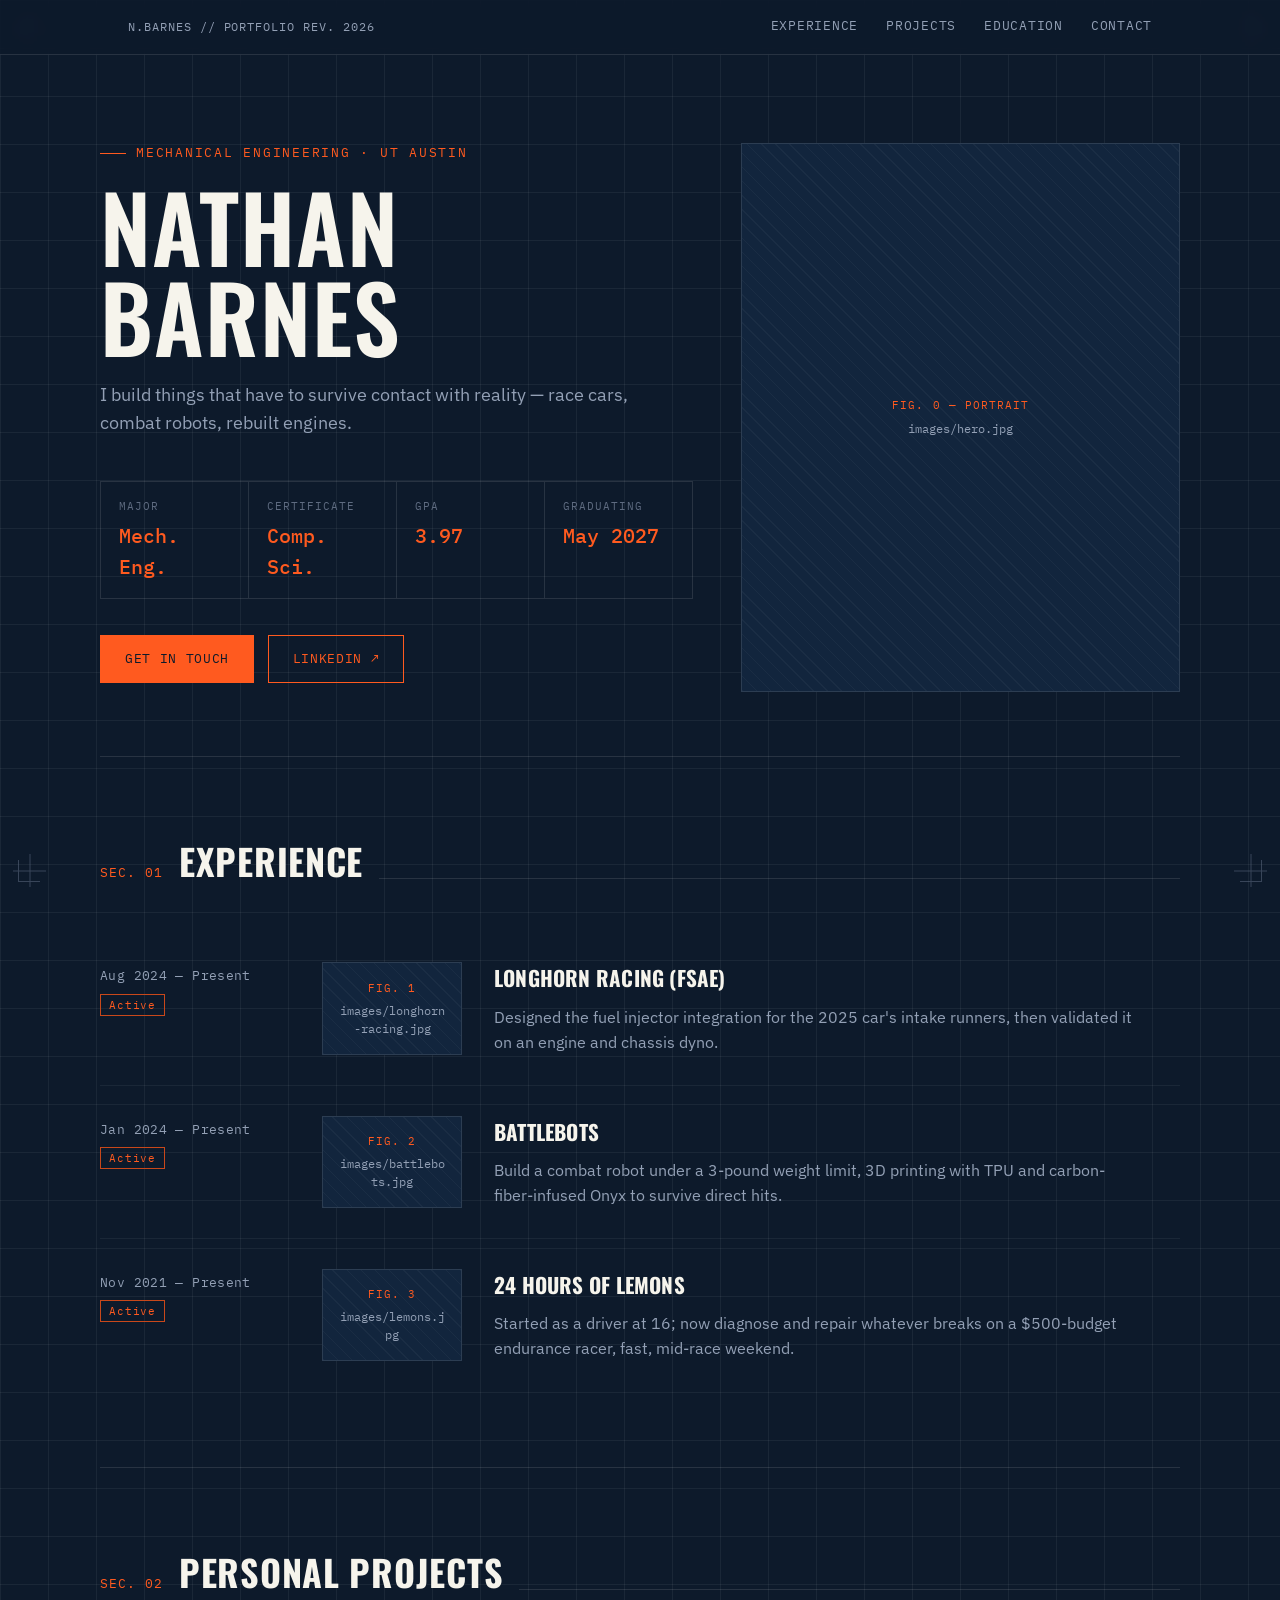
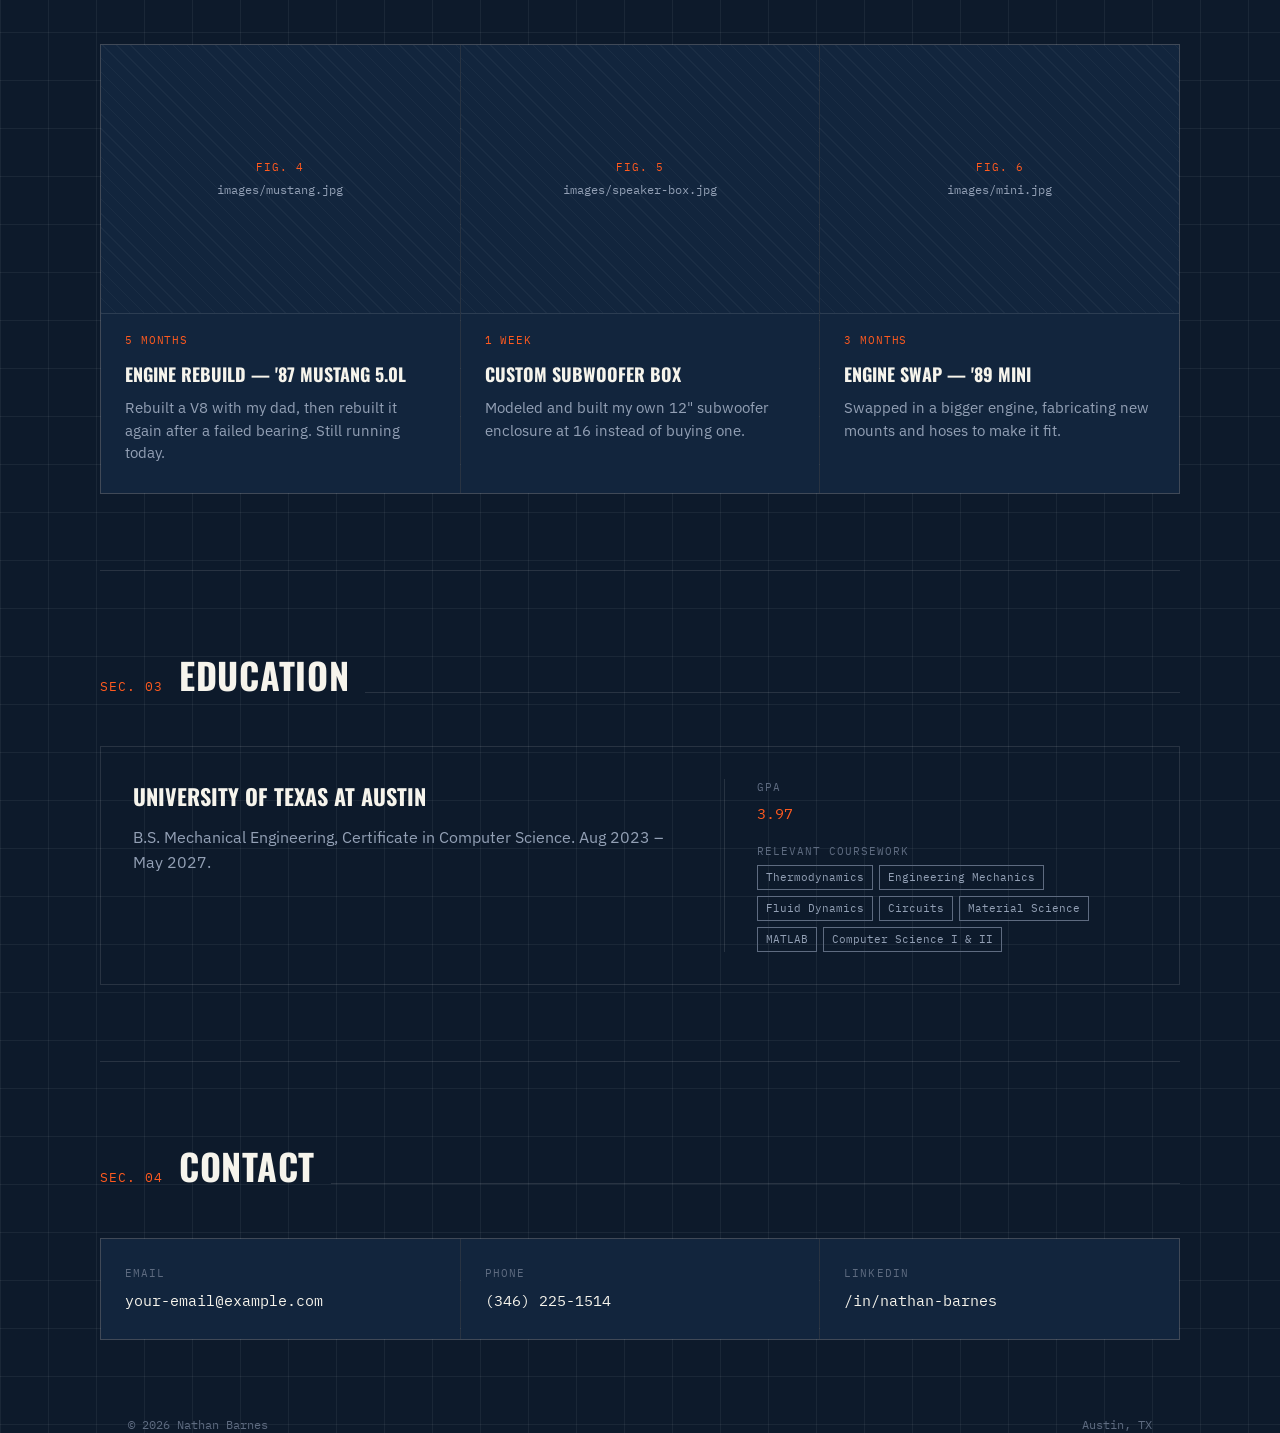
==== index (1).html @ 32fbf40f "Add files via upload" ====
<!DOCTYPE html>
<html lang="en">
<head>
<meta charset="UTF-8">
<meta name="viewport" content="width=device-width, initial-scale=1.0">
<title>Nathan Barnes — Mechanical Engineering</title>
<meta name="description" content="Nathan Barnes — Mechanical Engineering student at UT Austin. Formula SAE, BattleBots, and hands-on engine builds.">
<link rel="preconnect" href="https://fonts.googleapis.com">
<link rel="preconnect" href="https://fonts.gstatic.com" crossorigin>
<link href="https://fonts.googleapis.com/css2?family=Oswald:wght@500;600;700&family=IBM+Plex+Sans:wght@400;500&family=IBM+Plex+Mono:wght@400;500&display=swap" rel="stylesheet">

<style>
/* ============================================================
   NATHAN BARNES — PORTFOLIO
   Engineering drawing / motorsport spec-sheet aesthetic:
   blueprint grid, title-block header, dimension-line dividers,
   monospace data readouts. Everything lives in this one file.
   ============================================================ */

:root {
  --navy-deep: #0d1a2b;
  --navy-panel: #12253d;
  --navy-panel-2: #16304f;
  --grid-line: rgba(255, 255, 255, 0.055);
  --grid-line-strong: rgba(255, 255, 255, 0.11);
  --orange: #ff5a1f;
  --orange-dim: #c9481a;
  --steel: #93a0b5;
  --steel-dim: #5e6b80;
  --white: #f6f4ec;

  --font-display: "Oswald", "Arial Narrow", sans-serif;
  --font-body: "IBM Plex Sans", system-ui, sans-serif;
  --font-mono: "IBM Plex Mono", "SF Mono", monospace;

  --max-width: 1080px;
}

* { margin: 0; padding: 0; box-sizing: border-box; }
html { scroll-behavior: smooth; }

@media (prefers-reduced-motion: reduce) {
  html { scroll-behavior: auto; }
  * { animation-duration: 0.01ms !important; animation-iteration-count: 1 !important; transition-duration: 0.01ms !important; }
}

body {
  background: var(--navy-deep);
  color: var(--white);
  font-family: var(--font-body);
  font-size: 16px;
  line-height: 1.55;
  -webkit-font-smoothing: antialiased;
  background-image:
    linear-gradient(var(--grid-line) 1px, transparent 1px),
    linear-gradient(90deg, var(--grid-line) 1px, transparent 1px);
  background-size: 48px 48px;
}

a { color: inherit; text-decoration: none; }
::selection { background: var(--orange); color: var(--navy-deep); }
:focus-visible { outline: 2px solid var(--orange); outline-offset: 3px; }

.wrap { max-width: var(--max-width); margin: 0 auto; padding: 0 28px; }

/* corner registration marks */
.reg-mark { position: fixed; width: 22px; height: 22px; border: 1.5px solid var(--steel-dim); opacity: 0.55; z-index: 5; pointer-events: none; }
.reg-mark::before, .reg-mark::after { content: ""; position: absolute; background: var(--steel-dim); }
.reg-mark::before { top: 50%; left: -6px; right: -6px; height: 1px; transform: translateY(-50%); }
.reg-mark::after { left: 50%; top: -6px; bottom: -6px; width: 1px; transform: translateX(-50%); }
.reg-mark.tl { top: 18px; left: 18px; border-right: none; border-bottom: none; }
.reg-mark.tr { top: 18px; right: 18px; border-left: none; border-bottom: none; }
.reg-mark.bl { bottom: 18px; left: 18px; border-right: none; border-top: none; }
.reg-mark.br { bottom: 18px; right: 18px; border-left: none; border-top: none; }
@media (max-width: 640px) { .reg-mark { display: none; } }

/* nav */
.nav { position: sticky; top: 0; z-index: 20; background: rgba(13, 26, 43, 0.88); backdrop-filter: blur(6px); border-bottom: 1px solid var(--grid-line-strong); }
.nav-inner { display: flex; align-items: center; justify-content: space-between; padding: 16px 28px; max-width: var(--max-width); margin: 0 auto; }
.nav-id { font-family: var(--font-mono); font-size: 12px; letter-spacing: 0.08em; color: var(--steel); }
.nav-links { display: flex; gap: 28px; font-family: var(--font-mono); font-size: 12.5px; letter-spacing: 0.06em; text-transform: uppercase; }
.nav-links a { color: var(--steel); position: relative; padding-bottom: 3px; transition: color 0.15s ease; }
.nav-links a:hover, .nav-links a:focus-visible { color: var(--orange); }
.nav-links a::after { content: ""; position: absolute; left: 0; bottom: 0; width: 0; height: 1px; background: var(--orange); transition: width 0.2s ease; }
.nav-links a:hover::after { width: 100%; }
@media (max-width: 560px) { .nav-links { gap: 16px; font-size: 11px; } }

/* hero */
.hero { padding: 88px 0 64px; border-bottom: 1px solid var(--grid-line-strong); position: relative; }
.hero-eyebrow { font-family: var(--font-mono); font-size: 12.5px; letter-spacing: 0.14em; color: var(--orange); text-transform: uppercase; margin-bottom: 18px; display: flex; align-items: center; gap: 10px; }
.hero-eyebrow::before { content: ""; width: 26px; height: 1px; background: var(--orange); display: inline-block; }
.hero h1 { font-family: var(--font-display); font-weight: 600; font-size: clamp(48px, 9vw, 92px); letter-spacing: 0.01em; text-transform: uppercase; line-height: 0.98; color: var(--white); }
.hero-tagline { margin-top: 20px; max-width: 560px; font-size: 18px; color: var(--steel); }
.hero-tagline strong { color: var(--white); font-weight: 500; }

.readout { margin-top: 44px; display: grid; grid-template-columns: repeat(4, minmax(0, 1fr)); border: 1px solid var(--grid-line-strong); }
.readout-cell { padding: 16px 18px; border-right: 1px solid var(--grid-line-strong); }
.readout-cell:last-child { border-right: none; }
.readout-label { font-family: var(--font-mono); font-size: 10.5px; letter-spacing: 0.1em; color: var(--steel-dim); text-transform: uppercase; margin-bottom: 6px; }
.readout-value { font-family: var(--font-mono); font-size: 20px; color: var(--orange); font-weight: 500; }
@media (max-width: 720px) { .readout { grid-template-columns: repeat(2, minmax(0,1fr)); } .readout-cell:nth-child(2) { border-right: none; } }

.hero-actions { margin-top: 36px; display: flex; gap: 14px; flex-wrap: wrap; }
.btn { font-family: var(--font-mono); font-size: 13px; letter-spacing: 0.05em; text-transform: uppercase; padding: 13px 24px; border: 1px solid var(--orange); color: var(--orange); transition: background 0.15s ease, color 0.15s ease; display: inline-flex; align-items: center; gap: 8px; }
.btn:hover, .btn:focus-visible { background: var(--orange); color: var(--navy-deep); }
.btn.filled { background: var(--orange); color: var(--navy-deep); }
.btn.filled:hover { background: var(--white); border-color: var(--white); color: var(--navy-deep); }

/* section headers */
.section { padding: 76px 0; border-bottom: 1px solid var(--grid-line-strong); }
.section:last-of-type { border-bottom: none; }
.sec-head { display: flex; align-items: baseline; gap: 16px; margin-bottom: 44px; }
.sec-tag { font-family: var(--font-mono); font-size: 12.5px; color: var(--orange); letter-spacing: 0.08em; white-space: nowrap; }
.sec-head h2 { font-family: var(--font-display); font-size: clamp(26px, 4vw, 36px); text-transform: uppercase; letter-spacing: 0.02em; color: var(--white); white-space: nowrap; }
.sec-head .leader { flex: 1; height: 1px; background: var(--grid-line-strong); position: relative; top: 2px; }

/* experience timeline */
.log { display: flex; flex-direction: column; gap: 0; }
.log-entry { display: grid; grid-template-columns: 190px 140px 1fr; gap: 32px; padding: 30px 0; border-top: 1px solid var(--grid-line); }
.log-entry:first-child { border-top: none; }
.log-date { font-family: var(--font-mono); font-size: 12.5px; color: var(--steel); letter-spacing: 0.03em; padding-top: 4px; }
.log-date .status { display: inline-block; margin-top: 8px; color: var(--orange); border: 1px solid var(--orange-dim); padding: 2px 8px; font-size: 10.5px; letter-spacing: 0.08em; }
.log-body h3 { font-family: var(--font-display); font-size: 21px; text-transform: uppercase; letter-spacing: 0.01em; color: var(--white); margin-bottom: 10px; }
.log-body p { color: var(--steel); max-width: 640px; }
@media (max-width: 760px) { .log-entry { grid-template-columns: 1fr; gap: 10px; } }

/* projects */
.projects-grid { display: grid; grid-template-columns: repeat(3, minmax(0, 1fr)); gap: 1px; background: var(--grid-line-strong); border: 1px solid var(--grid-line-strong); }
.card { background: var(--navy-panel); padding: 28px 24px; display: flex; flex-direction: column; }
.card-duration { font-family: var(--font-mono); font-size: 11px; letter-spacing: 0.08em; color: var(--orange); text-transform: uppercase; margin-bottom: 14px; }
.card h3 { font-family: var(--font-display); font-size: 18px; text-transform: uppercase; color: var(--white); margin-bottom: 12px; line-height: 1.25; }
.card p { color: var(--steel); font-size: 14.5px; flex: 1; }
@media (max-width: 820px) { .projects-grid { grid-template-columns: 1fr; } }

/* education */
.edu-block { display: grid; grid-template-columns: 1.3fr 1fr; gap: 40px; border: 1px solid var(--grid-line-strong); padding: 32px; }
.edu-block h3 { font-family: var(--font-display); font-size: 22px; text-transform: uppercase; color: var(--white); margin-bottom: 12px; }
.edu-block p { color: var(--steel); }
.edu-stats { border-left: 1px solid var(--grid-line-strong); padding-left: 32px; }
.edu-stats-row { margin-bottom: 18px; }
.edu-stats-row:last-child { margin-bottom: 0; }
.edu-stats-label { font-family: var(--font-mono); font-size: 10.5px; letter-spacing: 0.1em; color: var(--steel-dim); text-transform: uppercase; margin-bottom: 6px; }
.edu-stats-value { font-family: var(--font-mono); color: var(--orange); font-size: 15px; }
.course-tags { display: flex; flex-wrap: wrap; gap: 6px; margin-top: 4px; }
.course-tags span { font-family: var(--font-mono); font-size: 11px; border: 1px solid var(--steel-dim); color: var(--steel); padding: 3px 8px; }
@media (max-width: 720px) { .edu-block { grid-template-columns: 1fr; } .edu-stats { border-left: none; padding-left: 0; border-top: 1px solid var(--grid-line-strong); padding-top: 24px; } }

/* contact / footer */
.contact-grid { display: grid; grid-template-columns: repeat(3, minmax(0,1fr)); gap: 1px; background: var(--grid-line-strong); border: 1px solid var(--grid-line-strong); }
.contact-cell { background: var(--navy-panel); padding: 26px 24px; transition: background 0.15s ease; }
.contact-cell:hover { background: var(--navy-panel-2); }
.contact-label { font-family: var(--font-mono); font-size: 10.5px; letter-spacing: 0.1em; color: var(--steel-dim); text-transform: uppercase; margin-bottom: 8px; }
.contact-value { font-family: var(--font-mono); font-size: 15px; color: var(--white); word-break: break-word; }
.contact-cell a:hover .contact-value { color: var(--orange); }
@media (max-width: 720px) { .contact-grid { grid-template-columns: 1fr; } }

footer { padding: 32px 0 48px; font-family: var(--font-mono); font-size: 11.5px; color: var(--steel-dim); display: flex; justify-content: space-between; flex-wrap: wrap; gap: 8px; }

/* photo slots */
.photo { position: relative; overflow: hidden; border: 1px solid var(--grid-line-strong); background: var(--navy-panel); }
.photo-img { display: block; width: 100%; height: 100%; object-fit: cover; }
.photo-fallback { display: none; position: absolute; inset: 0; flex-direction: column; align-items: center; justify-content: center; text-align: center; gap: 6px; padding: 16px; background-image: repeating-linear-gradient(45deg, rgba(255,255,255,0.035) 0px, rgba(255,255,255,0.035) 1px, transparent 1px, transparent 10px); }
.photo.missing .photo-img { display: none; }
.photo.missing .photo-fallback { display: flex; }
.photo-fallback .fig { font-family: var(--font-mono); font-size: 10.5px; letter-spacing: 0.1em; color: var(--orange); text-transform: uppercase; }
.photo-fallback .fname { font-family: var(--font-mono); font-size: 11.5px; color: var(--steel); word-break: break-all; }

.hero-grid { display: grid; grid-template-columns: 1.15fr 0.85fr; gap: 48px; align-items: start; }
.hero-photo { aspect-ratio: 4 / 5; }
@media (max-width: 860px) { .hero-grid { grid-template-columns: 1fr; } .hero-photo { aspect-ratio: 16 / 9; order: -1; } }

.card-photo { aspect-ratio: 4 / 3; margin: -28px -24px 18px; border-left: none; border-right: none; border-top: none; }

/* scroll reveal */
.reveal { opacity: 0; transform: translateY(16px); transition: opacity 0.5s ease, transform 0.5s ease; }
.reveal.is-visible { opacity: 1; transform: translateY(0); }
</style>
</head>
<body>

<div class="reg-mark tl"></div>
<div class="reg-mark tr"></div>
<div class="reg-mark bl"></div>
<div class="reg-mark br"></div>

<nav class="nav">
  <div class="nav-inner">
    <div class="nav-id">N.BARNES // PORTFOLIO REV. 2026</div>
    <div class="nav-links">
      <a href="#experience">Experience</a>
      <a href="#projects">Projects</a>
      <a href="#education">Education</a>
      <a href="#contact">Contact</a>
    </div>
  </div>
</nav>

<header class="hero wrap">
  <div class="hero-grid">
    <div>
      <div class="hero-eyebrow">Mechanical Engineering · UT Austin</div>
      <h1>Nathan Barnes</h1>
      <p class="hero-tagline">
        I build things that have to survive contact with reality —
        race cars, combat robots, rebuilt engines.
      </p>

      <div class="readout">
        <div class="readout-cell">
          <div class="readout-label">Major</div>
          <div class="readout-value">Mech. Eng.</div>
        </div>
        <div class="readout-cell">
          <div class="readout-label">Certificate</div>
          <div class="readout-value">Comp. Sci.</div>
        </div>
        <div class="readout-cell">
          <div class="readout-label">GPA</div>
          <div class="readout-value">3.97</div>
        </div>
        <div class="readout-cell">
          <div class="readout-label">Graduating</div>
          <div class="readout-value">May 2027</div>
        </div>
      </div>

      <div class="hero-actions">
        <a class="btn filled" href="#contact">Get In Touch</a>
        <a class="btn" href="https://www.linkedin.com/in/nathan-barnes-043b27292/" target="_blank" rel="noopener">LinkedIn ↗</a>
      </div>
    </div>

    <div class="photo hero-photo">
      <img class="photo-img" src="images/hero.jpg" alt="Nathan Barnes">
      <div class="photo-fallback">
        <span class="fig">Fig. 0 — Portrait</span>
        <span class="fname">images/hero.jpg</span>
      </div>
    </div>
  </div>
</header>

<main>

  <section class="section wrap" id="experience">
    <div class="sec-head">
      <span class="sec-tag">SEC. 01</span>
      <h2>Experience</h2>
      <span class="leader"></span>
    </div>

    <div class="log">
      <div class="log-entry reveal">
        <div class="log-date">
          Aug 2024 — Present
          <div class="status">Active</div>
        </div>
        <div class="photo log-photo">
          <img class="photo-img" src="images/longhorn-racing.jpg" alt="Longhorn Racing FSAE intake work">
          <div class="photo-fallback">
            <span class="fig">Fig. 1</span>
            <span class="fname">images/longhorn-racing.jpg</span>
          </div>
        </div>
        <div class="log-body">
          <h3>Longhorn Racing (FSAE)</h3>
          <p>Designed the fuel injector integration for the 2025 car's intake runners, then validated it on an engine and chassis dyno.</p>
        </div>
      </div>

      <div class="log-entry reveal">
        <div class="log-date">
          Jan 2024 — Present
          <div class="status">Active</div>
        </div>
        <div class="photo log-photo">
          <img class="photo-img" src="images/battlebots.jpg" alt="BattleBots combat robot">
          <div class="photo-fallback">
            <span class="fig">Fig. 2</span>
            <span class="fname">images/battlebots.jpg</span>
          </div>
        </div>
        <div class="log-body">
          <h3>BattleBots</h3>
          <p>Build a combat robot under a 3-pound weight limit, 3D printing with TPU and carbon-fiber-infused Onyx to survive direct hits.</p>
        </div>
      </div>

      <div class="log-entry reveal">
        <div class="log-date">
          Nov 2021 — Present
          <div class="status">Active</div>
        </div>
        <div class="photo log-photo">
          <img class="photo-img" src="images/lemons.jpg" alt="24 Hours of Lemons race car">
          <div class="photo-fallback">
            <span class="fig">Fig. 3</span>
            <span class="fname">images/lemons.jpg</span>
          </div>
        </div>
        <div class="log-body">
          <h3>24 Hours of Lemons</h3>
          <p>Started as a driver at 16; now diagnose and repair whatever breaks on a $500-budget endurance racer, fast, mid-race weekend.</p>
        </div>
      </div>
    </div>
  </section>

  <section class="section wrap" id="projects">
    <div class="sec-head">
      <span class="sec-tag">SEC. 02</span>
      <h2>Personal Projects</h2>
      <span class="leader"></span>
    </div>

    <div class="projects-grid">
      <div class="card reveal">
        <div class="photo card-photo">
          <img class="photo-img" src="images/mustang.jpg" alt="87 Mustang 5.0 engine rebuild">
          <div class="photo-fallback">
            <span class="fig">Fig. 4</span>
            <span class="fname">images/mustang.jpg</span>
          </div>
        </div>
        <div class="card-duration">5 Months</div>
        <h3>Engine Rebuild — '87 Mustang 5.0L</h3>
        <p>Rebuilt a V8 with my dad, then rebuilt it again after a failed bearing. Still running today.</p>
      </div>
      <div class="card reveal">
        <div class="photo card-photo">
          <img class="photo-img" src="images/speaker-box.jpg" alt="Custom subwoofer box build">
          <div class="photo-fallback">
            <span class="fig">Fig. 5</span>
            <span class="fname">images/speaker-box.jpg</span>
          </div>
        </div>
        <div class="card-duration">1 Week</div>
        <h3>Custom Subwoofer Box</h3>
        <p>Modeled and built my own 12" subwoofer enclosure at 16 instead of buying one.</p>
      </div>
      <div class="card reveal">
        <div class="photo card-photo">
          <img class="photo-img" src="images/mini.jpg" alt="89 Mini engine swap">
          <div class="photo-fallback">
            <span class="fig">Fig. 6</span>
            <span class="fname">images/mini.jpg</span>
          </div>
        </div>
        <div class="card-duration">3 Months</div>
        <h3>Engine Swap — '89 Mini</h3>
        <p>Swapped in a bigger engine, fabricating new mounts and hoses to make it fit.</p>
      </div>
    </div>
  </section>

  <section class="section wrap" id="education">
    <div class="sec-head">
      <span class="sec-tag">SEC. 03</span>
      <h2>Education</h2>
      <span class="leader"></span>
    </div>

    <div class="edu-block reveal">
      <div>
        <h3>University of Texas at Austin</h3>
        <p>B.S. Mechanical Engineering, Certificate in Computer Science. Aug 2023 – May 2027.</p>
      </div>
      <div class="edu-stats">
        <div class="edu-stats-row">
          <div class="edu-stats-label">GPA</div>
          <div class="edu-stats-value">3.97</div>
        </div>
        <div class="edu-stats-row">
          <div class="edu-stats-label">Relevant Coursework</div>
          <div class="course-tags">
            <span>Thermodynamics</span>
            <span>Engineering Mechanics</span>
            <span>Fluid Dynamics</span>
            <span>Circuits</span>
            <span>Material Science</span>
            <span>MATLAB</span>
            <span>Computer Science I &amp; II</span>
          </div>
        </div>
      </div>
    </div>
  </section>

  <section class="section wrap" id="contact">
    <div class="sec-head">
      <span class="sec-tag">SEC. 04</span>
      <h2>Contact</h2>
      <span class="leader"></span>
    </div>

    <div class="contact-grid reveal">
      <a class="contact-cell" href="mailto:your-email@example.com">
        <div class="contact-label">Email</div>
        <div class="contact-value">your-email@example.com</div>
      </a>
      <a class="contact-cell" href="tel:+13462251514">
        <div class="contact-label">Phone</div>
        <div class="contact-value">(346) 225-1514</div>
      </a>
      <a class="contact-cell" href="https://www.linkedin.com/in/nathan-barnes-043b27292/" target="_blank" rel="noopener">
        <div class="contact-label">LinkedIn</div>
        <div class="contact-value">/in/nathan-barnes</div>
      </a>
    </div>
  </section>

</main>

<footer class="wrap">
  <span>© 2026 Nathan Barnes</span>
  <span>Austin, TX</span>
</footer>

<script>
document.addEventListener("DOMContentLoaded", () => {
  document.querySelectorAll(".photo").forEach((slot) => {
    const img = slot.querySelector(".photo-img");
    if (!img) return;
    img.addEventListener("error", () => slot.classList.add("missing"));
    if (img.complete && img.naturalWidth === 0) slot.classList.add("missing");
  });

  const revealEls = document.querySelectorAll(".reveal");

  if (!("IntersectionObserver" in window)) {
    revealEls.forEach((el) => el.classList.add("is-visible"));
    return;
  }

  const observer = new IntersectionObserver(
    (entries) => {
      entries.forEach((entry) => {
        if (entry.isIntersecting) {
          entry.target.classList.add("is-visible");
          observer.unobserve(entry.target);
        }
      });
    },
    { threshold: 0.15 }
  );

  revealEls.forEach((el) => observer.observe(el));
});
</script>
</body>
</html>
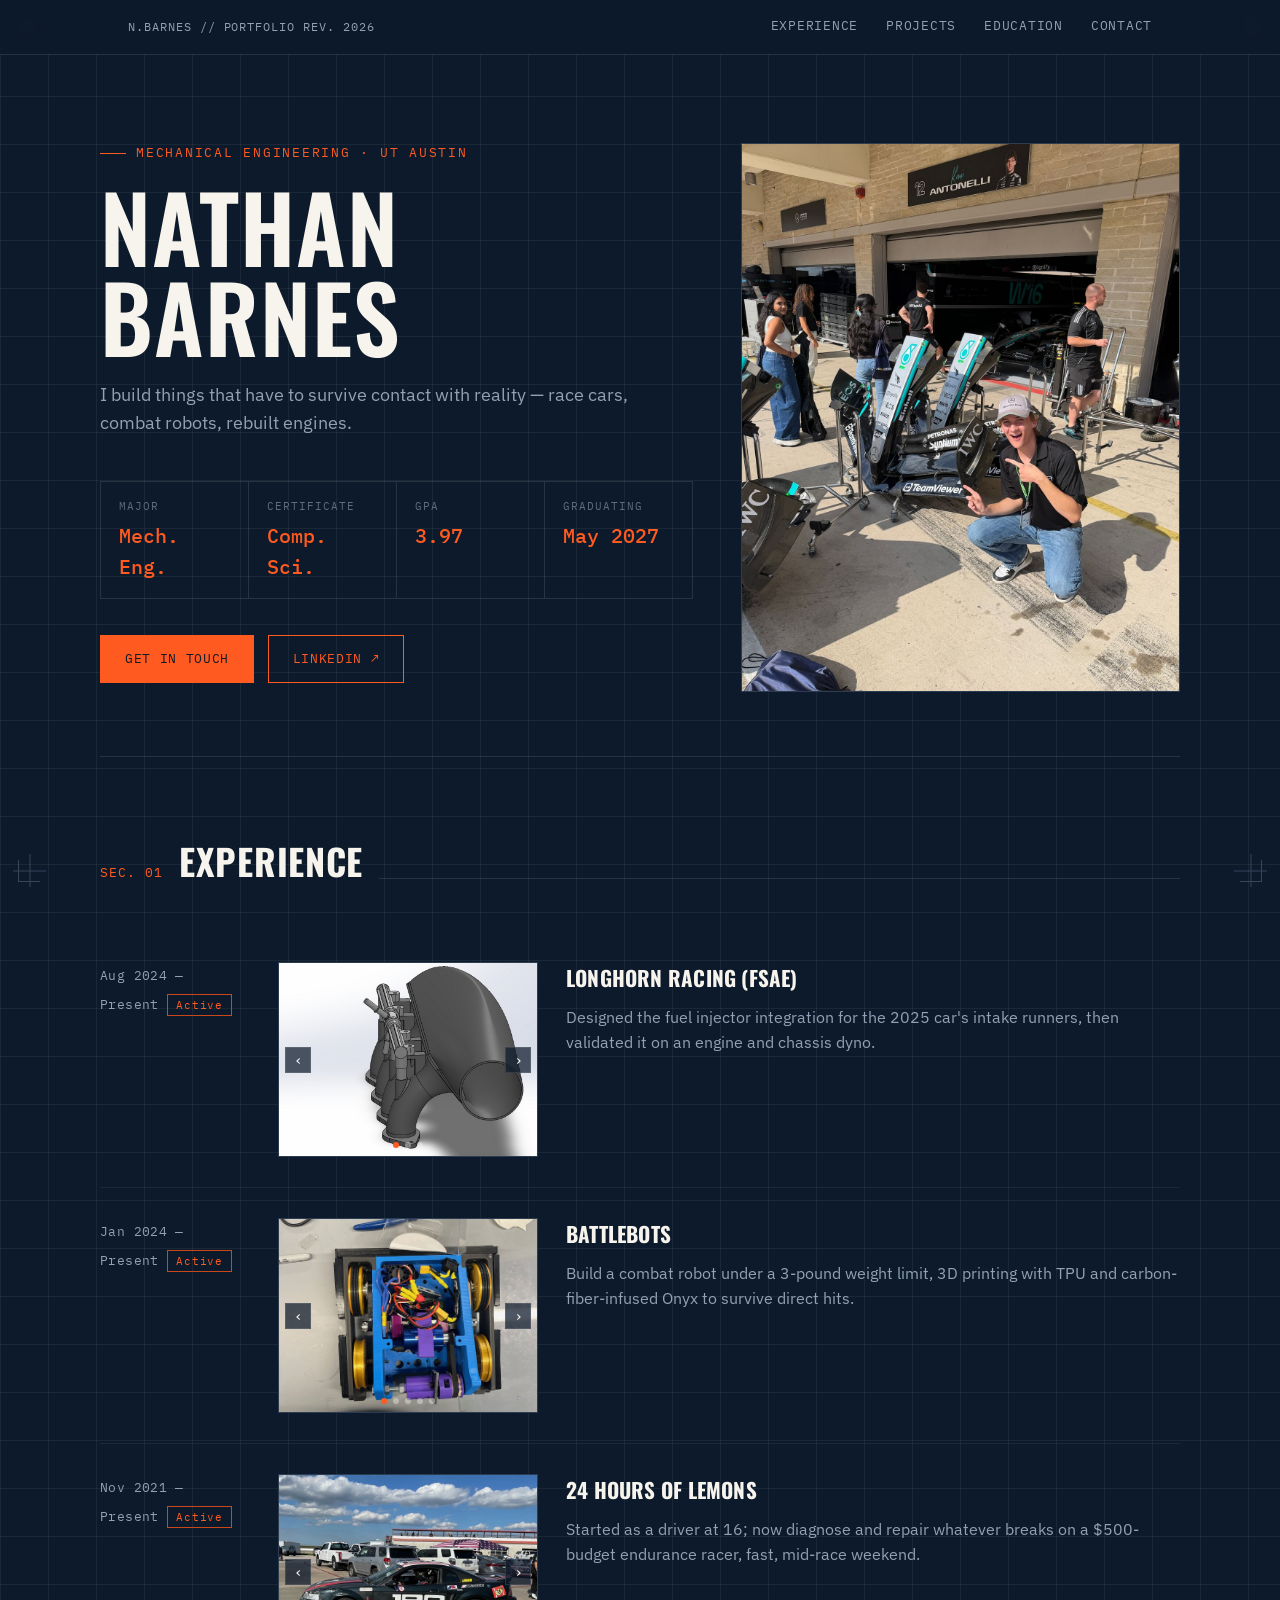
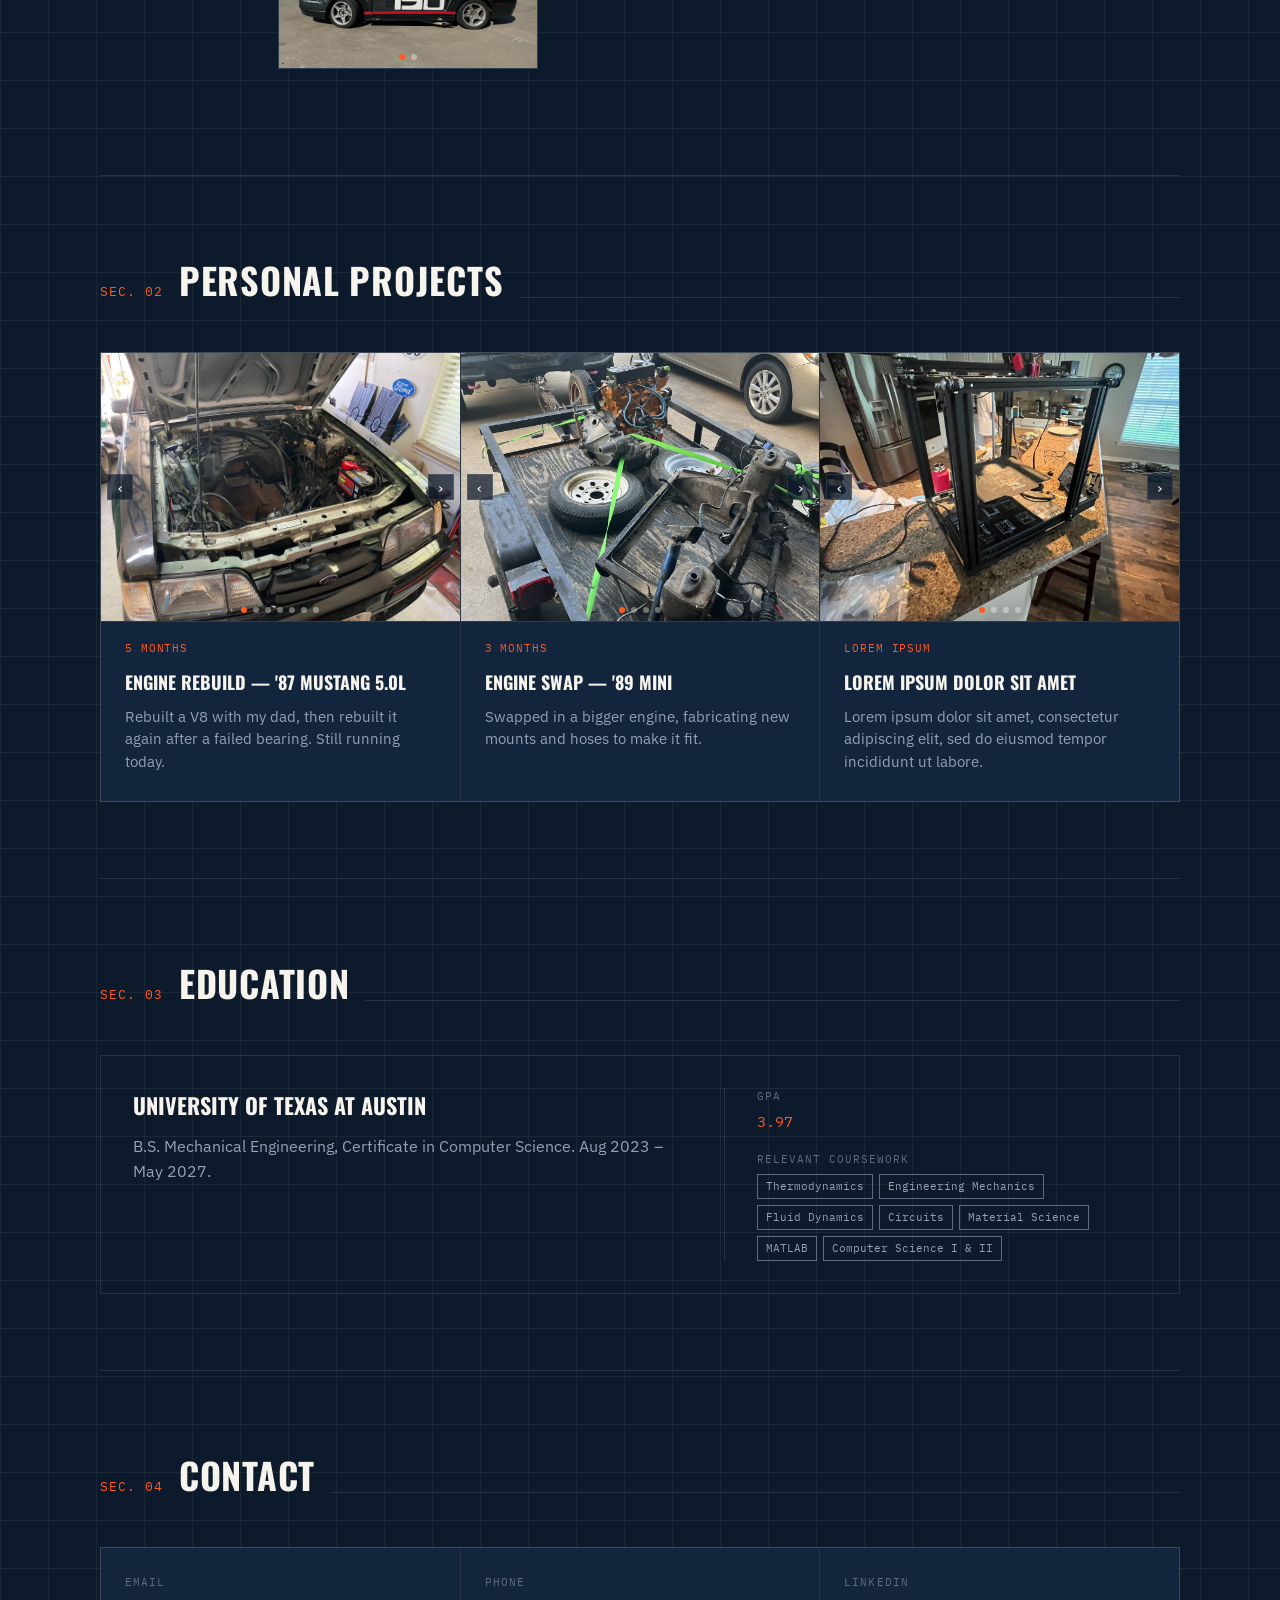
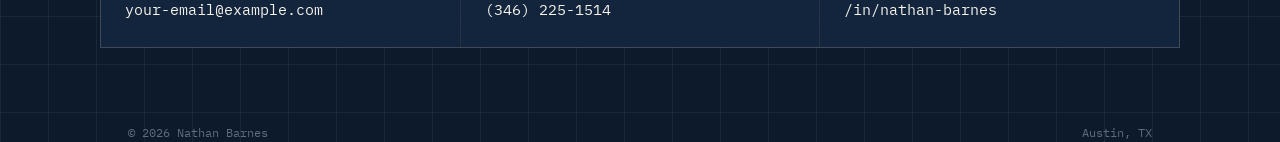
==== commit 4f0bbde7: "Add files via upload" ====
--- a/index (1).html
+++ b/index (1).html
@@ -116,7 +116,7 @@
 
 /* experience timeline */
 .log { display: flex; flex-direction: column; gap: 0; }
-.log-entry { display: grid; grid-template-columns: 190px 140px 1fr; gap: 32px; padding: 30px 0; border-top: 1px solid var(--grid-line); }
+.log-entry { display: grid; grid-template-columns: 150px 260px 1fr; gap: 28px; padding: 30px 0; border-top: 1px solid var(--grid-line); }
 .log-entry:first-child { border-top: none; }
 .log-date { font-family: var(--font-mono); font-size: 12.5px; color: var(--steel); letter-spacing: 0.03em; padding-top: 4px; }
 .log-date .status { display: inline-block; margin-top: 8px; color: var(--orange); border: 1px solid var(--orange-dim); padding: 2px 8px; font-size: 10.5px; letter-spacing: 0.08em; }
@@ -169,11 +169,52 @@
 .hero-photo { aspect-ratio: 4 / 5; }
 @media (max-width: 860px) { .hero-grid { grid-template-columns: 1fr; } .hero-photo { aspect-ratio: 16 / 9; order: -1; } }
 
+.log-photo { aspect-ratio: 4 / 3; align-self: start; }
+@media (max-width: 760px) { .log-photo { width: 100%; aspect-ratio: 16 / 9; } }
+
 .card-photo { aspect-ratio: 4 / 3; margin: -28px -24px 18px; border-left: none; border-right: none; border-top: none; }
 
 /* scroll reveal */
 .reveal { opacity: 0; transform: translateY(16px); transition: opacity 0.5s ease, transform 0.5s ease; }
 .reveal.is-visible { opacity: 1; transform: translateY(0); }
+
+/* carousel / slideshow */
+.carousel-track { position: relative; width: 100%; height: 100%; }
+.carousel-slide {
+  position: absolute; inset: 0;
+  opacity: 0; pointer-events: none;
+  transition: opacity 0.35s ease;
+}
+.carousel-slide.is-active { opacity: 1; pointer-events: auto; }
+.carousel-slide .photo-img { width: 100%; height: 100%; object-fit: cover; display: block; }
+.carousel-slide.missing .photo-img { display: none; }
+.carousel-slide.missing .photo-fallback { display: flex; }
+
+.carousel-btn {
+  position: absolute; top: 50%; transform: translateY(-50%);
+  width: 26px; height: 26px;
+  display: flex; align-items: center; justify-content: center;
+  background: rgba(13, 26, 43, 0.72);
+  border: 1px solid var(--grid-line-strong);
+  color: var(--white);
+  font-family: var(--font-mono); font-size: 15px; line-height: 1;
+  cursor: pointer; z-index: 3;
+  transition: background 0.15s ease, border-color 0.15s ease;
+}
+.carousel-btn:hover, .carousel-btn:focus-visible { background: var(--orange); border-color: var(--orange); color: var(--navy-deep); }
+.carousel-btn.prev { left: 6px; }
+.carousel-btn.next { right: 6px; }
+
+.carousel-dots {
+  position: absolute; bottom: 8px; left: 50%; transform: translateX(-50%);
+  display: flex; gap: 6px; z-index: 3;
+}
+.carousel-dots .dot {
+  width: 6px; height: 6px; border-radius: 50%;
+  border: none; padding: 0; cursor: pointer;
+  background: rgba(246, 244, 236, 0.4);
+}
+.carousel-dots .dot.is-active { background: var(--orange); }
 </style>
 </head>
 <body>
@@ -231,10 +272,10 @@
     </div>
 
     <div class="photo hero-photo">
-      <img class="photo-img" src="images/hero.jpg" alt="Nathan Barnes">
+      <img class="photo-img" src="images/hero-2.jpg" alt="Nathan Barnes">
       <div class="photo-fallback">
         <span class="fig">Fig. 0 — Portrait</span>
-        <span class="fname">images/hero.jpg</span>
+        <span class="fname">images/hero-2.jpg</span>
       </div>
     </div>
   </div>
@@ -255,11 +296,27 @@
           Aug 2024 — Present
           <div class="status">Active</div>
         </div>
-        <div class="photo log-photo">
-          <img class="photo-img" src="images/longhorn-racing.jpg" alt="Longhorn Racing FSAE intake work">
-          <div class="photo-fallback">
-            <span class="fig">Fig. 1</span>
-            <span class="fname">images/longhorn-racing.jpg</span>
+        <div class="photo log-photo carousel" data-carousel>
+          <div class="carousel-track">
+            <div class="carousel-slide is-active">
+              <img class="photo-img" src="images/fsae-intake-cad.png" alt="FSAE intake manifold CAD model">
+              <div class="photo-fallback"><span class="fig">Fig. 1a</span><span class="fname">images/fsae-intake-cad.png</span></div>
+            </div>
+            <div class="carousel-slide">
+              <img class="photo-img" src="images/fsae-car.png" alt="Longhorn Racing FSAE car in the shop">
+              <div class="photo-fallback"><span class="fig">Fig. 1b</span><span class="fname">images/fsae-car.png</span></div>
+            </div>
+            <div class="carousel-slide">
+              <img class="photo-img" src="images/fsae-runner-sketch.png" alt="FSAE intake runner CAD sketch">
+              <div class="photo-fallback"><span class="fig">Fig. 1c</span><span class="fname">images/fsae-runner-sketch.png</span></div>
+            </div>
+          </div>
+          <button class="carousel-btn prev" type="button" aria-label="Previous photo">‹</button>
+          <button class="carousel-btn next" type="button" aria-label="Next photo">›</button>
+          <div class="carousel-dots">
+            <button class="dot is-active" type="button" aria-label="Photo 1"></button>
+            <button class="dot" type="button" aria-label="Photo 2"></button>
+            <button class="dot" type="button" aria-label="Photo 3"></button>
           </div>
         </div>
         <div class="log-body">
@@ -273,11 +330,37 @@
           Jan 2024 — Present
           <div class="status">Active</div>
         </div>
-        <div class="photo log-photo">
-          <img class="photo-img" src="images/battlebots.jpg" alt="BattleBots combat robot">
-          <div class="photo-fallback">
-            <span class="fig">Fig. 2</span>
-            <span class="fname">images/battlebots.jpg</span>
+        <div class="photo log-photo carousel" data-carousel>
+          <div class="carousel-track">
+            <div class="carousel-slide is-active">
+              <img class="photo-img" src="images/battlebots-1.jpg" alt="Combat robot electronics and wiring">
+              <div class="photo-fallback"><span class="fig">Fig. 2a</span><span class="fname">images/battlebots-1.jpg</span></div>
+            </div>
+            <div class="carousel-slide">
+              <img class="photo-img" src="images/battlebots-2.jpg" alt="Close-up of the 3D printed drivetrain">
+              <div class="photo-fallback"><span class="fig">Fig. 2b</span><span class="fname">images/battlebots-2.jpg</span></div>
+            </div>
+            <div class="carousel-slide">
+              <img class="photo-img" src="images/battlebots-3.jpg" alt="Robot clamped during a repair">
+              <div class="photo-fallback"><span class="fig">Fig. 2c</span><span class="fname">images/battlebots-3.jpg</span></div>
+            </div>
+            <div class="carousel-slide">
+              <img class="photo-img" src="images/battlebots-4.jpg" alt="Finished robot on the workbench">
+              <div class="photo-fallback"><span class="fig">Fig. 2d</span><span class="fname">images/battlebots-4.jpg</span></div>
+            </div>
+            <div class="carousel-slide">
+              <img class="photo-img" src="images/battlebots-5.jpg" alt="Completed combat robot">
+              <div class="photo-fallback"><span class="fig">Fig. 2e</span><span class="fname">images/battlebots-5.jpg</span></div>
+            </div>
+          </div>
+          <button class="carousel-btn prev" type="button" aria-label="Previous photo">‹</button>
+          <button class="carousel-btn next" type="button" aria-label="Next photo">›</button>
+          <div class="carousel-dots">
+            <button class="dot is-active" type="button" aria-label="Photo 1"></button>
+            <button class="dot" type="button" aria-label="Photo 2"></button>
+            <button class="dot" type="button" aria-label="Photo 3"></button>
+            <button class="dot" type="button" aria-label="Photo 4"></button>
+            <button class="dot" type="button" aria-label="Photo 5"></button>
           </div>
         </div>
         <div class="log-body">
@@ -291,11 +374,22 @@
           Nov 2021 — Present
           <div class="status">Active</div>
         </div>
-        <div class="photo log-photo">
-          <img class="photo-img" src="images/lemons.jpg" alt="24 Hours of Lemons race car">
-          <div class="photo-fallback">
-            <span class="fig">Fig. 3</span>
-            <span class="fname">images/lemons.jpg</span>
+        <div class="photo log-photo carousel" data-carousel>
+          <div class="carousel-track">
+            <div class="carousel-slide is-active">
+              <img class="photo-img" src="images/lemons-1.jpg" alt="24 Hours of Lemons Mustang on race day">
+              <div class="photo-fallback"><span class="fig">Fig. 3a</span><span class="fname">images/lemons-1.jpg</span></div>
+            </div>
+            <div class="carousel-slide">
+              <img class="photo-img" src="images/lemons-2.jpg" alt="The Lemons car with race damage after a wreck">
+              <div class="photo-fallback"><span class="fig">Fig. 3b</span><span class="fname">images/lemons-2.jpg</span></div>
+            </div>
+          </div>
+          <button class="carousel-btn prev" type="button" aria-label="Previous photo">‹</button>
+          <button class="carousel-btn next" type="button" aria-label="Next photo">›</button>
+          <div class="carousel-dots">
+            <button class="dot is-active" type="button" aria-label="Photo 1"></button>
+            <button class="dot" type="button" aria-label="Photo 2"></button>
           </div>
         </div>
         <div class="log-body">
@@ -315,11 +409,47 @@
 
     <div class="projects-grid">
       <div class="card reveal">
-        <div class="photo card-photo">
-          <img class="photo-img" src="images/mustang.jpg" alt="87 Mustang 5.0 engine rebuild">
-          <div class="photo-fallback">
-            <span class="fig">Fig. 4</span>
-            <span class="fname">images/mustang.jpg</span>
+        <div class="photo card-photo carousel" data-carousel>
+          <div class="carousel-track">
+            <div class="carousel-slide is-active">
+              <img class="photo-img" src="images/mustang-1.jpg" alt="87 Mustang with hood open mid-rebuild">
+              <div class="photo-fallback"><span class="fig">Fig. 4a</span><span class="fname">images/mustang-1.jpg</span></div>
+            </div>
+            <div class="carousel-slide">
+              <img class="photo-img" src="images/mustang-5.jpg" alt="Cylinder head removed during teardown">
+              <div class="photo-fallback"><span class="fig">Fig. 4b</span><span class="fname">images/mustang-5.jpg</span></div>
+            </div>
+            <div class="carousel-slide">
+              <img class="photo-img" src="images/mustang-3.jpg" alt="Engine block and crankshaft during the rebuild">
+              <div class="photo-fallback"><span class="fig">Fig. 4c</span><span class="fname">images/mustang-3.jpg</span></div>
+            </div>
+            <div class="carousel-slide">
+              <img class="photo-img" src="images/mustang-4.jpg" alt="Finished rebuilt heads with blue rocker covers">
+              <div class="photo-fallback"><span class="fig">Fig. 4d</span><span class="fname">images/mustang-4.jpg</span></div>
+            </div>
+            <div class="carousel-slide">
+              <img class="photo-img" src="images/mustang-2.jpg" alt="Installing fuel injectors on the engine">
+              <div class="photo-fallback"><span class="fig">Fig. 4e</span><span class="fname">images/mustang-2.jpg</span></div>
+            </div>
+            <div class="carousel-slide">
+              <img class="photo-img" src="images/mustang-6.jpg" alt="Assembled engine and transmission with headers on the stand">
+              <div class="photo-fallback"><span class="fig">Fig. 4f</span><span class="fname">images/mustang-6.jpg</span></div>
+            </div>
+            <div class="carousel-slide">
+              <img class="photo-img" src="images/mustang-7.jpg" alt="Rebuilt engine installed back in the car">
+              <div class="photo-fallback"><span class="fig">Fig. 4g</span><span class="fname">images/mustang-7.jpg</span></div>
+            </div>
+          </div>
+          <button class="carousel-btn prev" type="button" aria-label="Previous photo">‹</button>
+          <button class="carousel-btn next" type="button" aria-label="Next photo">›</button>
+          <div class="carousel-dots">
+            <button class="dot is-active" type="button" aria-label="Photo 1"></button>
+            <button class="dot" type="button" aria-label="Photo 2"></button>
+            <button class="dot" type="button" aria-label="Photo 3"></button>
+            <button class="dot" type="button" aria-label="Photo 4"></button>
+            <button class="dot" type="button" aria-label="Photo 5"></button>
+            <button class="dot" type="button" aria-label="Photo 6"></button>
+            <button class="dot" type="button" aria-label="Photo 7"></button>
           </div>
         </div>
         <div class="card-duration">5 Months</div>
@@ -327,28 +457,70 @@
         <p>Rebuilt a V8 with my dad, then rebuilt it again after a failed bearing. Still running today.</p>
       </div>
       <div class="card reveal">
-        <div class="photo card-photo">
-          <img class="photo-img" src="images/speaker-box.jpg" alt="Custom subwoofer box build">
-          <div class="photo-fallback">
-            <span class="fig">Fig. 5</span>
-            <span class="fname">images/speaker-box.jpg</span>
-          </div>
-        </div>
-        <div class="card-duration">1 Week</div>
-        <h3>Custom Subwoofer Box</h3>
-        <p>Modeled and built my own 12" subwoofer enclosure at 16 instead of buying one.</p>
-      </div>
-      <div class="card reveal">
-        <div class="photo card-photo">
-          <img class="photo-img" src="images/mini.jpg" alt="89 Mini engine swap">
-          <div class="photo-fallback">
-            <span class="fig">Fig. 6</span>
-            <span class="fname">images/mini.jpg</span>
+        <div class="photo card-photo carousel" data-carousel>
+          <div class="carousel-track">
+            <div class="carousel-slide is-active">
+              <img class="photo-img" src="images/mini-1.jpg" alt="Replacement Mini engine and parts picked up on a trailer">
+              <div class="photo-fallback"><span class="fig">Fig. 5a</span><span class="fname">images/mini-1.jpg</span></div>
+            </div>
+            <div class="carousel-slide">
+              <img class="photo-img" src="images/mini-2.jpg" alt="Close-up of the timing cover on the new engine">
+              <div class="photo-fallback"><span class="fig">Fig. 5b</span><span class="fname">images/mini-2.jpg</span></div>
+            </div>
+            <div class="carousel-slide">
+              <img class="photo-img" src="images/mini-3.jpg" alt="Mini before the engine swap">
+              <div class="photo-fallback"><span class="fig">Fig. 5c</span><span class="fname">images/mini-3.jpg</span></div>
+            </div>
+            <div class="carousel-slide">
+              <img class="photo-img" src="images/mini-4.jpg" alt="Mini after the engine swap, new engine installed">
+              <div class="photo-fallback"><span class="fig">Fig. 5d</span><span class="fname">images/mini-4.jpg</span></div>
+            </div>
+          </div>
+          <button class="carousel-btn prev" type="button" aria-label="Previous photo">‹</button>
+          <button class="carousel-btn next" type="button" aria-label="Next photo">›</button>
+          <div class="carousel-dots">
+            <button class="dot is-active" type="button" aria-label="Photo 1"></button>
+            <button class="dot" type="button" aria-label="Photo 2"></button>
+            <button class="dot" type="button" aria-label="Photo 3"></button>
+            <button class="dot" type="button" aria-label="Photo 4"></button>
           </div>
         </div>
         <div class="card-duration">3 Months</div>
         <h3>Engine Swap — '89 Mini</h3>
         <p>Swapped in a bigger engine, fabricating new mounts and hoses to make it fit.</p>
+      </div>
+      <div class="card reveal">
+        <div class="photo card-photo carousel" data-carousel>
+          <div class="carousel-track">
+            <div class="carousel-slide is-active">
+              <img class="photo-img" src="images/printer-1.jpg" alt="3D printer as found, set up for repair">
+              <div class="photo-fallback"><span class="fig">Fig. 6a</span><span class="fname">images/printer-1.jpg</span></div>
+            </div>
+            <div class="carousel-slide">
+              <img class="photo-img" src="images/printer-4.jpg" alt="Printer electronics and wiring during the repair">
+              <div class="photo-fallback"><span class="fig">Fig. 6b</span><span class="fname">images/printer-4.jpg</span></div>
+            </div>
+            <div class="carousel-slide">
+              <img class="photo-img" src="images/printer-2.jpg" alt="Printer running again after the fix">
+              <div class="photo-fallback"><span class="fig">Fig. 6c</span><span class="fname">images/printer-2.jpg</span></div>
+            </div>
+            <div class="carousel-slide">
+              <img class="photo-img" src="images/printer-3.jpg" alt="Close-up of the print head in action">
+              <div class="photo-fallback"><span class="fig">Fig. 6d</span><span class="fname">images/printer-3.jpg</span></div>
+            </div>
+          </div>
+          <button class="carousel-btn prev" type="button" aria-label="Previous photo">‹</button>
+          <button class="carousel-btn next" type="button" aria-label="Next photo">›</button>
+          <div class="carousel-dots">
+            <button class="dot is-active" type="button" aria-label="Photo 1"></button>
+            <button class="dot" type="button" aria-label="Photo 2"></button>
+            <button class="dot" type="button" aria-label="Photo 3"></button>
+            <button class="dot" type="button" aria-label="Photo 4"></button>
+          </div>
+        </div>
+        <div class="card-duration">Lorem Ipsum</div>
+        <h3>Lorem Ipsum Dolor Sit Amet</h3>
+        <p>Lorem ipsum dolor sit amet, consectetur adipiscing elit, sed do eiusmod tempor incididunt ut labore.</p>
       </div>
     </div>
   </section>
@@ -418,11 +590,46 @@
 
 <script>
 document.addEventListener("DOMContentLoaded", () => {
-  document.querySelectorAll(".photo").forEach((slot) => {
+  // Plain (non-carousel) photo slots: show placeholder if the image fails to load.
+  document.querySelectorAll(".photo:not(.carousel)").forEach((slot) => {
     const img = slot.querySelector(".photo-img");
     if (!img) return;
     img.addEventListener("error", () => slot.classList.add("missing"));
     if (img.complete && img.naturalWidth === 0) slot.classList.add("missing");
+  });
+
+  // Carousels: same missing-image fallback, per slide, plus prev/next/dot navigation.
+  document.querySelectorAll("[data-carousel]").forEach((carousel) => {
+    const slides = Array.from(carousel.querySelectorAll(".carousel-slide"));
+    const dots = Array.from(carousel.querySelectorAll(".dot"));
+    const prevBtn = carousel.querySelector(".carousel-btn.prev");
+    const nextBtn = carousel.querySelector(".carousel-btn.next");
+    let current = 0;
+
+    slides.forEach((slide) => {
+      const img = slide.querySelector(".photo-img");
+      if (!img) return;
+      img.addEventListener("error", () => slide.classList.add("missing"));
+      if (img.complete && img.naturalWidth === 0) slide.classList.add("missing");
+    });
+
+    if (slides.length <= 1) {
+      if (prevBtn) prevBtn.style.display = "none";
+      if (nextBtn) nextBtn.style.display = "none";
+      const dotsWrap = carousel.querySelector(".carousel-dots");
+      if (dotsWrap) dotsWrap.style.display = "none";
+      return;
+    }
+
+    function show(i) {
+      current = (i + slides.length) % slides.length;
+      slides.forEach((s, idx) => s.classList.toggle("is-active", idx === current));
+      dots.forEach((d, idx) => d.classList.toggle("is-active", idx === current));
+    }
+
+    if (prevBtn) prevBtn.addEventListener("click", () => show(current - 1));
+    if (nextBtn) nextBtn.addEventListener("click", () => show(current + 1));
+    dots.forEach((dot, idx) => dot.addEventListener("click", () => show(idx)));
   });
 
   const revealEls = document.querySelectorAll(".reveal");
